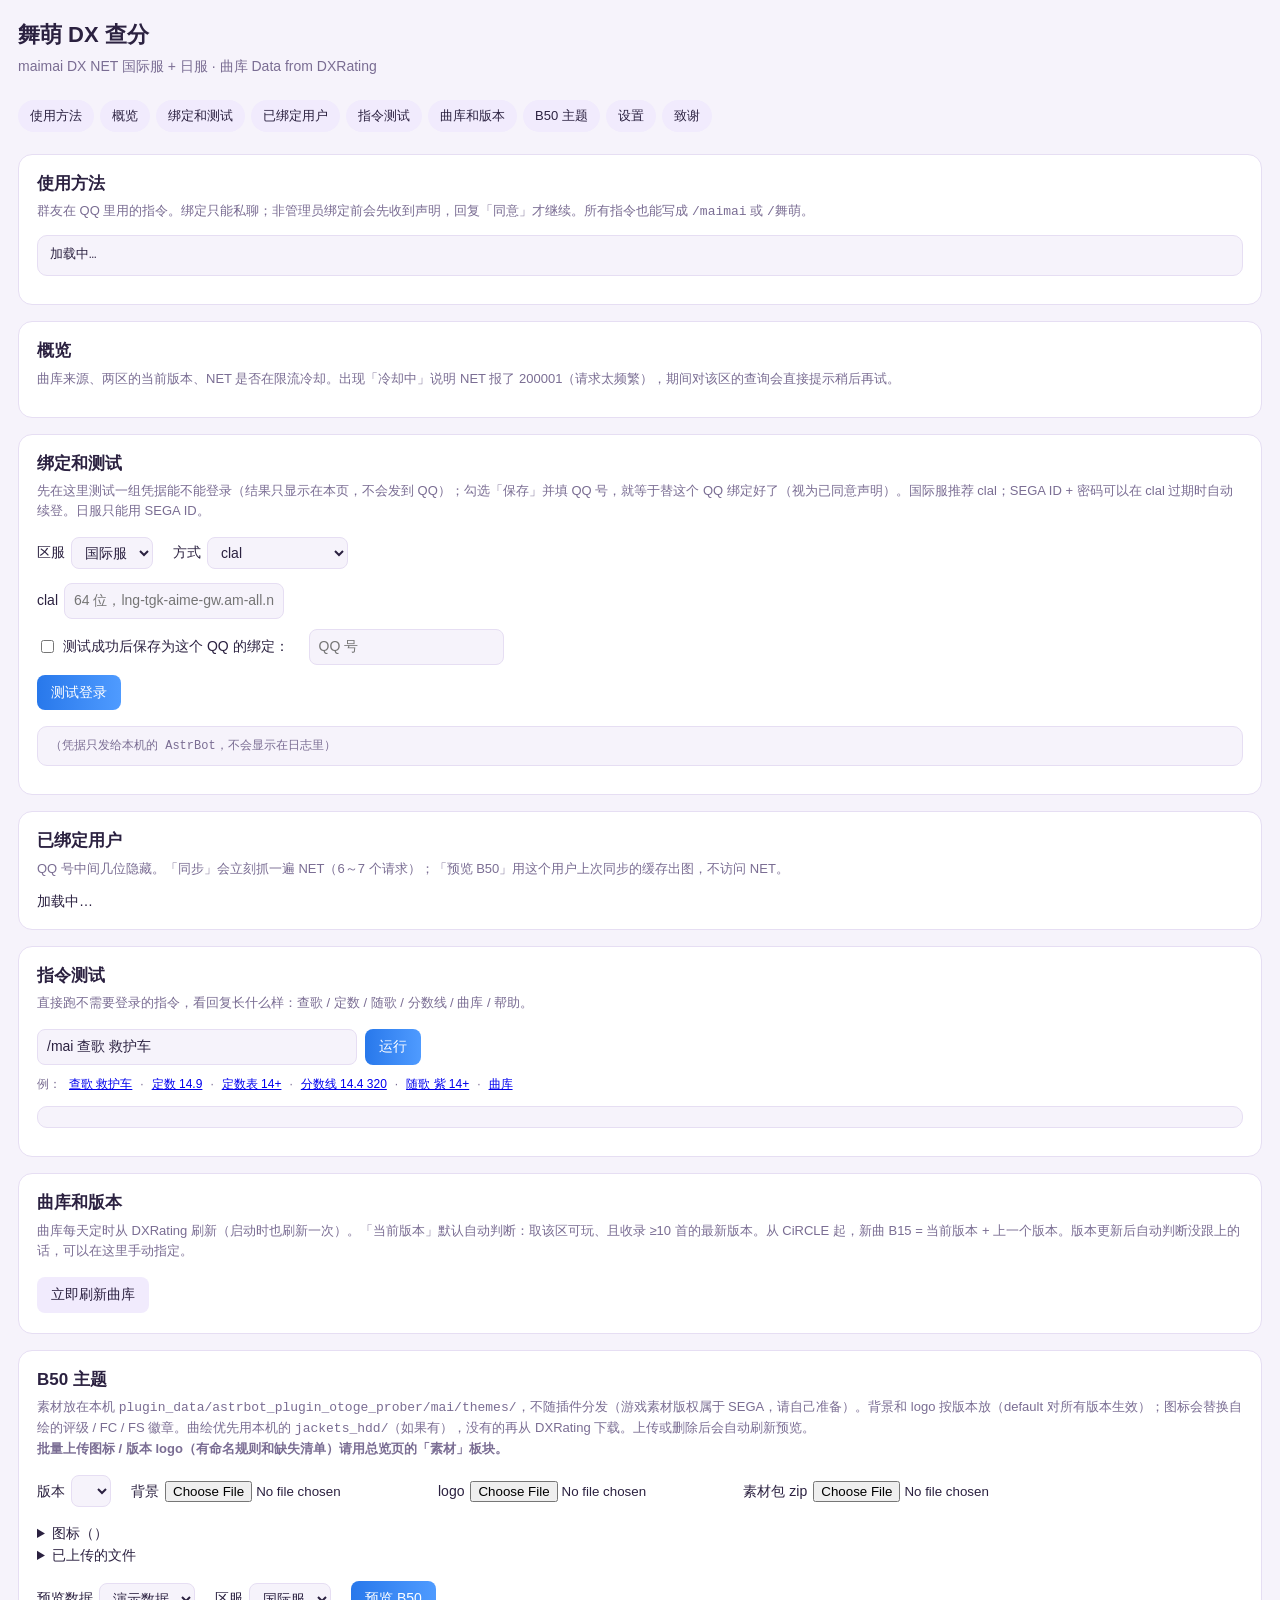
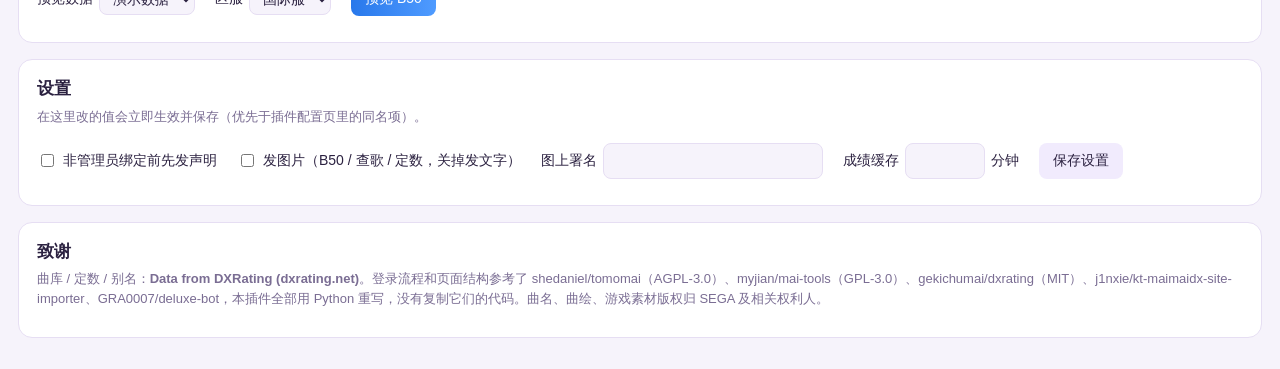
==== views/mai/index.html @ 460267a2 "音游查分 Otoge Prober 2.0.0 舞萌 DX / 中二节奏（国际服、日服、国服、私服）和音击（AquaDX）查分的 AstrBot 插件。 更新记录见 CHANGELOG.md。  Co" ====
<!DOCTYPE html>
<html lang="zh-CN">
<head>
<script src="/api/plugin/page/bridge-sdk.js"></script>
<meta charset="utf-8">
<meta name="viewport" content="width=device-width, initial-scale=1">
<title>舞萌查分管理</title>
<style>
  :root {
    --bg: #f6f3fb; --card: #ffffff; --ink: #2b2140; --sub: #7a6d93; --line: #e6def3;
    --accent: #2878eb; --accent2: #4f9bff; --ok: #16a34a; --warn: #d97706; --bad: #dc2626; --chip: #f1ebfd;
  }
  html[data-theme="dark"] {
    --bg: #17141f; --card: #221d2e; --ink: #ece6f7; --sub: #a99cc2; --line: #362d48;
    --accent: #5a9bff; --accent2: #7fb3ff; --chip: #2e2640;
  }
  * { box-sizing: border-box; }
  body { margin: 0; padding: 18px; background: var(--bg); color: var(--ink);
         font: 14px/1.55 -apple-system, "Segoe UI", "Microsoft YaHei", "PingFang SC", sans-serif; }
  h1 { margin: 0 0 4px; font-size: 22px; }
  h1 small { font-size: 13px; color: var(--sub); font-weight: normal; margin-left: 8px; }
  .lead { color: var(--sub); margin: 0 0 16px; }
  nav { display: flex; flex-wrap: wrap; gap: 6px; margin-bottom: 16px; position: sticky; top: 0; z-index: 5;
        background: var(--bg); padding: 6px 0; }
  nav a { padding: 6px 12px; border-radius: 999px; background: var(--chip); color: var(--ink); text-decoration: none; font-size: 13px; }
  nav a:hover { background: var(--accent); color: #fff; }
  section { background: var(--card); border: 1px solid var(--line); border-radius: 14px; padding: 16px 18px; margin-bottom: 16px; }
  section h2 { margin: 0 0 4px; font-size: 17px; }
  .desc { color: var(--sub); font-size: 13px; margin: 0 0 12px; }
  .grid { display: grid; grid-template-columns: repeat(auto-fill, minmax(230px, 1fr)); gap: 12px; }
  .stat { border: 1px solid var(--line); border-radius: 12px; padding: 10px 12px; }
  .stat .k { color: var(--sub); font-size: 12px; }
  .stat .v { font-size: 20px; font-weight: 700; }
  .stat .s { color: var(--sub); font-size: 12px; word-break: break-all; }
  label { display: inline-flex; align-items: center; gap: 6px; margin: 4px 12px 4px 0; }
  input[type=text], input[type=password], input[type=number], select, textarea {
    background: var(--bg); color: var(--ink); border: 1px solid var(--line); border-radius: 8px; padding: 6px 9px; font: inherit; }
  input[type=text], input[type=password] { min-width: 220px; }
  textarea { width: 100%; min-height: 70px; }
  button { background: linear-gradient(90deg, var(--accent), var(--accent2)); color: #fff; border: 0; border-radius: 8px;
           padding: 7px 14px; font: inherit; cursor: pointer; margin: 4px 6px 4px 0; }
  button.ghost { background: var(--chip); color: var(--ink); }
  button.danger { background: var(--bad); }
  button:disabled { opacity: .5; cursor: wait; }
  pre { background: var(--bg); border: 1px solid var(--line); border-radius: 10px; padding: 10px 12px; white-space: pre-wrap;
        word-break: break-word; max-height: 420px; overflow: auto; font: 12.5px/1.5 Consolas, "Cascadia Mono", monospace; }
  table { width: 100%; border-collapse: collapse; font-size: 13px; }
  th, td { border-bottom: 1px solid var(--line); padding: 7px 6px; text-align: left; vertical-align: top; }
  th { color: var(--sub); font-weight: 600; }
  .pill { display: inline-block; padding: 1px 8px; border-radius: 999px; background: var(--chip); font-size: 12px; margin-right: 4px; }
  .ok { color: var(--ok); } .warn { color: var(--warn); } .bad { color: var(--bad); }
  .row { display: flex; flex-wrap: wrap; align-items: center; gap: 4px 8px; margin: 6px 0; }
  .icons { display: grid; grid-template-columns: repeat(auto-fill, minmax(150px, 1fr)); gap: 8px; }
  .icon { border: 1px dashed var(--line); border-radius: 10px; padding: 8px; font-size: 12px; }
  .icon b { display: block; }
  #preview img { max-width: 100%; border-radius: 10px; border: 1px solid var(--line); margin-top: 8px; }
  .toast { position: fixed; right: 18px; top: 18px; background: var(--ink); color: var(--bg); padding: 9px 14px;
           border-radius: 10px; opacity: 0; transition: opacity .2s; max-width: 70%; z-index: 9; }
  .toast.show { opacity: .95; }
  .hint { color: var(--sub); font-size: 12px; }
</style>
</head>
<body>
<h1>舞萌 DX 查分 <small id="ver"></small></h1>
<p class="lead">maimai DX NET 国际服 + 日服 · 曲库 Data from DXRating</p>
<nav>
  <a href="#s-usage">使用方法</a><a href="#s-overview">概览</a><a href="#s-bind">绑定和测试</a>
  <a href="#s-users">已绑定用户</a><a href="#s-cmd">指令测试</a><a href="#s-catalog">曲库和版本</a>
  <a href="#s-theme">B50 主题</a><a href="#s-settings">设置</a><a href="#s-credits">致谢</a>
</nav>

<section id="s-usage">
  <h2>使用方法</h2>
  <p class="desc">群友在 QQ 里用的指令。绑定只能私聊；非管理员绑定前会先收到声明，回复「同意」才继续。所有指令也能写成 <code>/maimai</code> 或 <code>/舞萌</code>。</p>
  <pre id="help">加载中…</pre>
</section>

<section id="s-overview">
  <h2>概览</h2>
  <p class="desc">曲库来源、两区的当前版本、NET 是否在限流冷却。出现「冷却中」说明 NET 报了 200001（请求太频繁），期间对该区的查询会直接提示稍后再试。</p>
  <div class="grid" id="overview"></div>
</section>

<section id="s-bind">
  <h2>绑定和测试</h2>
  <p class="desc">先在这里测试一组凭据能不能登录（结果只显示在本页，不会发到 QQ）；勾选「保存」并填 QQ 号，就等于替这个 QQ 绑定好了（视为已同意声明）。国际服推荐 clal；SEGA ID + 密码可以在 clal 过期时自动续登。日服只能用 SEGA ID。</p>
  <div class="row">
    <label>区服 <select id="b-region"><option value="intl">国际服</option><option value="jp">日服</option></select></label>
    <label>方式 <select id="b-method"><option value="clal">clal</option><option value="sega">SEGA ID + 密码</option></select></label>
  </div>
  <div class="row" id="b-clal-row"><label>clal <input type="password" id="b-clal" autocomplete="off" placeholder="64 位，lng-tgk-aime-gw.am-all.net 的 Cookie"></label></div>
  <div class="row" id="b-sega-row" style="display:none">
    <label>SEGA ID <input type="text" id="b-sega" autocomplete="off"></label>
    <label>密码 <input type="password" id="b-pw" autocomplete="new-password"></label>
    <label>Aime 卡序号 <input type="number" id="b-aime" value="0" min="0" max="9" style="width:60px"></label>
  </div>
  <div class="row">
    <label><input type="checkbox" id="b-save"> 测试成功后保存为这个 QQ 的绑定：</label>
    <input type="text" id="b-uid" placeholder="QQ 号" style="min-width:140px">
  </div>
  <button id="b-go">测试登录</button>
  <pre id="b-out" class="hint">（凭据只发给本机的 AstrBot，不会显示在日志里）</pre>
</section>

<section id="s-users">
  <h2>已绑定用户</h2>
  <p class="desc">QQ 号中间几位隐藏。「同步」会立刻抓一遍 NET（6～7 个请求）；「预览 B50」用这个用户上次同步的缓存出图，不访问 NET。</p>
  <div id="users">加载中…</div>
  <pre id="u-out" style="display:none"></pre>
</section>

<section id="s-cmd">
  <h2>指令测试</h2>
  <p class="desc">直接跑不需要登录的指令，看回复长什么样：查歌 / 定数 / 随歌 / 分数线 / 曲库 / 帮助。</p>
  <div class="row"><input type="text" id="c-line" value="/mai 查歌 救护车" style="min-width:320px"><button id="c-go">运行</button></div>
  <div class="row hint">例：<a href="#" data-cmd="/mai 查歌 救护车">查歌 救护车</a> · <a href="#" data-cmd="/mai 定数 14.9">定数 14.9</a> · <a href="#" data-cmd="/mai 定数表 14+">定数表 14+</a> · <a href="#" data-cmd="/mai 分数线 14.4 320">分数线 14.4 320</a> · <a href="#" data-cmd="/mai 随歌 紫 14+">随歌 紫 14+</a> · <a href="#" data-cmd="/mai 曲库">曲库</a></div>
  <pre id="c-out"></pre>
  <div id="c-img"></div>
</section>

<section id="s-catalog">
  <h2>曲库和版本</h2>
  <p class="desc">曲库每天定时从 DXRating 刷新（启动时也刷新一次）。「当前版本」默认自动判断：取该区可玩、且收录 ≥10 首的最新版本。从 CiRCLE 起，新曲 B15 = 当前版本 + 上一个版本。版本更新后自动判断没跟上的话，可以在这里手动指定。</p>
  <div id="versions"></div>
  <button id="cat-refresh" class="ghost">立即刷新曲库</button>
  <pre id="cat-out" style="display:none"></pre>
</section>

<section id="s-theme">
  <h2>B50 主题</h2>
  <p class="desc">素材放在本机 <code>plugin_data/astrbot_plugin_otoge_prober/mai/themes/</code>，不随插件分发（游戏素材版权属于 SEGA，请自己准备）。背景和 logo 按版本放（default 对所有版本生效）；图标会替换自绘的评级 / FC / FS 徽章。曲绘优先用本机的 <code>jackets_hdd/</code>（如果有），没有的再从 DXRating 下载。上传或删除后会自动刷新预览。<br><b>批量上传图标 / 版本 logo（有命名规则和缺失清单）请用总览页的「素材」板块。</b></p>
  <div class="row">
    <label>版本 <select id="t-version"></select></label>
    <label>背景 <input type="file" id="t-bg" accept="image/png,image/jpeg"></label>
    <label>logo <input type="file" id="t-logo" accept="image/png,image/jpeg"></label>
    <label>素材包 zip <input type="file" id="t-pack" accept=".zip,application/zip"></label>
  </div>
  <div class="row hint" id="t-jackets"></div>
  <details><summary>图标（<span id="t-icon-count"></span>）</summary><div class="icons" id="t-icons"></div></details>
  <details><summary>已上传的文件</summary><div id="t-files"></div></details>
  <div class="row" style="margin-top:10px">
    <label>预览数据 <select id="p-src"><option value="">演示数据</option></select></label>
    <label>区服 <select id="p-region"><option value="intl">国际服</option><option value="jp">日服</option></select></label>
    <button id="p-go">预览 B50</button><span class="hint" id="p-info"></span>
  </div>
  <div id="preview"></div>
</section>

<section id="s-settings">
  <h2>设置</h2>
  <p class="desc">在这里改的值会立即生效并保存（优先于插件配置页里的同名项）。</p>
  <div class="row">
    <label><input type="checkbox" id="st-consent"> 非管理员绑定前先发声明</label>
    <label><input type="checkbox" id="st-image"> 发图片（B50 / 查歌 / 定数，关掉发文字）</label>
    <label>图上署名 <input type="text" id="st-bot" maxlength="32" style="width:120px"></label>
    <label>成绩缓存 <input type="number" id="st-cache" min="0" max="1440" style="width:80px"> 分钟</label>
    <button id="st-save" class="ghost">保存设置</button>
  </div>
</section>

<section id="s-credits">
  <h2>致谢</h2>
  <p class="desc">曲库 / 定数 / 别名：<b>Data from DXRating (dxrating.net)</b>。登录流程和页面结构参考了 shedaniel/tomomai（AGPL-3.0）、myjian/mai-tools（GPL-3.0）、gekichumai/dxrating（MIT）、j1nxie/kt-maimaidx-site-importer、GRA0007/deluxe-bot，本插件全部用 Python 重写，没有复制它们的代码。曲名、曲绘、游戏素材版权归 SEGA 及相关权利人。</p>
</section>

<div class="toast" id="toast"></div>
<script>
window.addEventListener("error", (e) => { const h = document.getElementById("help"); if (h) h.textContent = "页面出错：" + (e.message || e); });
window.addEventListener("unhandledrejection", (e) => { const h = document.getElementById("help"); if (h && h.textContent.startsWith("加载中")) h.textContent = "加载失败：" + ((e.reason && e.reason.message) || e.reason); });
(async () => {
  for (let i = 0; i < 100 && !window.AstrBotPluginView; i++) await new Promise((r) => setTimeout(r, 50));
  const B = window.AstrBotPluginView;
  if (!B) { document.getElementById("help").textContent = "加载失败：没有找到 AstrBot 插件页接口（请在 AstrBot WebUI 的插件页里打开）"; return; }
  const $ = (id) => document.getElementById(id);
  const toast = (msg, bad) => { const t = $("toast"); t.textContent = msg; t.style.background = bad ? "#dc2626" : "";
    t.classList.add("show"); clearTimeout(t._h); t._h = setTimeout(() => t.classList.remove("show"), 3200); };
  const esc = (s) => String(s ?? "").replace(/[&<>"]/g, (c) => ({"&":"&amp;","<":"&lt;",">":"&gt;",'"':"&quot;"}[c]));
  const when = (ts) => ts ? new Date(ts * 1000).toLocaleString() : "—";
  async function call(kind, ep, body, btn) {
    if (btn) btn.disabled = true;
    try { return kind === "get" ? await B.apiGet("mai/" + ep, body || {}) : await B.apiPost("mai/" + ep, body || {}); }
    catch (e) { toast(e.message || String(e), true); throw e; }
    finally { if (btn) btn.disabled = false; }
  }
  await B.ready();
  let S = null;

  async function load() {
    try { S = await call("get", "status"); }
    catch (e) { $("help").textContent = "读取状态失败：" + (e.message || e); throw e; }
    $("ver").textContent = "v" + S.version;
    $("help").textContent = S.help;
    const c = S.catalog, locks = Object.entries(S.locks || {});
    $("overview").innerHTML = `
      <div class="stat"><div class="k">曲库</div><div class="v">${c.songs} 首</div>
        <div class="s">${c.charts} 张谱面 · 来源 ${esc(c.source)}<br>数据日期 ${esc((c.updated_at||"").slice(0,10))}
        ${c.last_error ? `<br><span class="bad">上次刷新失败：${esc(c.last_error.slice(0,160))}</span>` : ""}</div></div>
      ${Object.entries(S.regions).map(([r, v]) => `
      <div class="stat"><div class="k">${esc(v.name)} 当前版本</div><div class="v">${esc(v.current)}</div>
        <div class="s">新曲 = ${v.new_versions.map(esc).join(" + ")}${v.override !== "auto" ? ` · <span class="warn">手动指定</span>` : " · 自动"}</div></div>`).join("")}
      <div class="stat"><div class="k">NET 限流</div><div class="v ${locks.length ? "bad" : "ok"}">${locks.length ? "冷却中" : "正常"}</div>
        <div class="s">${locks.map(([h, s]) => `${esc(h)} 还剩 ${s}s`).join("<br>") || "没有触发 200001"}</div></div>
      <div class="stat"><div class="k">已绑定用户</div><div class="v">${S.users.length}</div>
        <div class="s">${S.users.filter(u => u.public).length} 人允许他人查询</div></div>`;
    $("versions").innerHTML = Object.entries(S.regions).map(([r, v]) => `
      <div class="row"><b style="width:70px">${esc(v.name)}</b>
        <select data-region="${r}" class="ver-sel"><option value="auto">自动（${esc(v.detected)}）</option>
        ${S.versions.slice().reverse().map(x => `<option ${v.override === x ? "selected" : ""}>${esc(x)}</option>`).join("")}</select>
        <span class="hint">新曲：${v.new_versions.map(esc).join(" + ")}</span></div>`).join("");
    document.querySelectorAll(".ver-sel").forEach(sel => sel.onchange = async () => {
      const r = await call("post", "catalog/version", {region: sel.dataset.region, version: sel.value});
      toast(`已设为 ${r.current}，新曲 = ${r.new_versions.join(" + ")}`); load();
    });
    renderUsers();
    $("st-consent").checked = S.settings.require_consent;
    $("st-image").checked = S.settings.b50_image;
    $("st-cache").value = S.settings.cache_minutes;
    $("st-bot").value = S.settings.bot_name || "yume";
    const psrc = $("p-src"), keep = psrc.value;
    psrc.innerHTML = `<option value="">演示数据</option>` + S.users.map(u => `<option value="${esc(u.uid)}">${esc(u.uid_masked)}</option>`).join("");
    psrc.value = keep;
  }

  function renderUsers() {
    if (!S.users.length) { $("users").innerHTML = `<p class="hint">还没有人绑定。</p>`; return; }
    const rows = [];
    for (const u of S.users) for (const [r, v] of Object.entries(u.regions)) rows.push(`
      <tr><td>${esc(u.uid_masked)}${u.default === r ? ' <span class="pill">默认</span>' : ""}${u.public ? ' <span class="pill">公开</span>' : ""}</td>
      <td>${r === "intl" ? "国际服" : "日服"}<br><span class="hint">${esc(v.method)}</span></td>
      <td>${esc(v.name || "—")}<br><span class="hint">Rating ${v.rating ?? "—"}</span></td>
      <td>${when(v.bound_at)}<br><span class="hint">同步 ${when(v.synced_at)}</span></td>
      <td><button class="ghost" data-act="sync" data-uid="${esc(u.uid)}" data-r="${r}">同步</button>
          <button class="ghost" data-act="prev" data-uid="${esc(u.uid)}" data-r="${r}">预览 B50</button>
          <button class="danger" data-act="unbind" data-uid="${esc(u.uid)}" data-r="${r}">解绑</button></td></tr>`);
    $("users").innerHTML = `<table><tr><th>QQ</th><th>区服</th><th>NET 名字</th><th>绑定 / 同步</th><th></th></tr>${rows.join("")}</table>`;
    $("users").querySelectorAll("button").forEach(b => b.onclick = async () => {
      const {act, uid, r} = b.dataset;
      if (act === "sync") {
        const res = await call("post", "user/sync", {uid, region: r}, b);
        $("u-out").style.display = "block";
        $("u-out").textContent = res.ok ? `同步完成：${res.scores} 条成绩，NET ${res.net_rating}，计算值 ${res.calc}\n\n${res.text}` : res.error;
        load();
      } else if (act === "prev") {
        $("p-src").value = uid; $("p-region").value = r; preview(); location.hash = "#s-theme";
      } else if (act === "unbind") {
        if (!confirm("确定删除这个用户在该区服的凭据和成绩缓存？")) return;
        await call("post", "user/unbind", {uid, region: r}, b); toast("已解绑"); load();
      }
    });
  }

  // binding test
  $("b-method").onchange = () => {
    const sega = $("b-method").value === "sega";
    $("b-clal-row").style.display = sega ? "none" : ""; $("b-sega-row").style.display = sega ? "" : "none";
  };
  $("b-region").onchange = () => { if ($("b-region").value === "jp") { $("b-method").value = "sega"; $("b-method").onchange(); } };
  $("b-go").onclick = async () => {
    const sega = $("b-method").value === "sega";
    const body = {region: $("b-region").value, save: $("b-save").checked, uid: $("b-uid").value.trim()};
    if (sega) { body.sega_id = $("b-sega").value.trim(); body.password = $("b-pw").value; body.aime_idx = $("b-aime").value; }
    else body.clal = $("b-clal").value.trim();
    $("b-out").textContent = "登录中…（NET 慢的时候要十几秒）";
    const r = await call("post", "bind/test", body, $("b-go"));
    $("b-pw").value = "";
    if (!r.ok) { $("b-out").textContent = "✗ " + r.error; return; }
    const p = r.profile;
    $("b-out").textContent = `✓ 登录成功：${p.name}  Rating ${p.rating}\n称号：${p.title || "—"}\n本版本 ${p.play_count_version ?? "—"} 次 / 累计 ${p.play_count_total ?? "—"} 次` +
      (r.saved ? `\n\n已保存为 QQ ${body.uid} 的${body.region === "jp" ? "日服" : "国际服"}绑定` : "");
    if (r.saved) { $("b-clal").value = ""; load(); }
  };

  // command test
  const runCmd = async () => {
    const r = await call("post", "command/test", {line: $("c-line").value}, $("c-go"));
    $("c-out").textContent = r.text || (r.image ? "（图片回复，见下方）" : "");
    $("c-img").innerHTML = r.image ? `<img src="${r.image}" alt="reply" style="max-width:100%;border-radius:12px">` : "";
  };
  $("c-go").onclick = runCmd;
  $("c-line").onkeydown = (e) => { if (e.key === "Enter") runCmd(); };
  document.querySelectorAll("[data-cmd]").forEach(a => a.onclick = (e) => { e.preventDefault(); $("c-line").value = a.dataset.cmd; runCmd(); });

  // catalog
  $("cat-refresh").onclick = async () => {
    const r = await call("post", "catalog/refresh", {}, $("cat-refresh"));
    $("cat-out").style.display = "block";
    $("cat-out").textContent = r.ok ? `已刷新：${r.stats.songs} 首 / ${r.stats.charts} 张（${r.source}）` : `刷新失败，继续用旧曲库：\n${r.error}`;
    load();
  };

  // theme
  async function loadTheme() {
    const t = await call("get", "theme/list");
    const vs = $("t-version"), keep = vs.value;
    vs.innerHTML = `<option value="default">default（所有版本）</option>` + t.versions.slice().reverse().map(v => `<option>${esc(v)}</option>`).join("");
    if (keep) vs.value = keep;
    $("t-jackets").textContent = `曲绘缓存：本机素材 ${t.jackets_hdd} 张 · 从 DXRating 下载 ${t.jackets_cdn} 张`;
    const have = Object.values(t.icons).filter(Boolean).length;
    $("t-icon-count").textContent = `已放 ${have} / ${Object.keys(t.icons).length}，没放的用自绘徽章`;
    $("t-icons").innerHTML = Object.entries(t.icons).map(([n, ok]) => `
      <div class="icon"><b>${esc(n)}</b><span class="${ok ? "ok" : "hint"}">${ok ? "已上传" : "自绘"}</span><br>
      <input type="file" accept="image/png" data-icon="${esc(n)}"></div>`).join("");
    $("t-icons").querySelectorAll("input[type=file]").forEach(inp => inp.onchange = () => upload("icon", inp.dataset.icon, inp));
    $("t-files").innerHTML = t.files.length ? `<table>${t.files.map(f => `<tr><td>${esc(f.path)}</td><td>${(f.size/1024).toFixed(0)} KB</td>
      <td><button class="danger" data-del="${esc(f.path)}">删除</button></td></tr>`).join("")}</table>` : `<p class="hint">还没有上传任何素材。</p>`;
    $("t-files").querySelectorAll("[data-del]").forEach(b => b.onclick = async () => {
      if (!confirm("删除 " + b.dataset.del + "？")) return;
      await call("post", "theme/delete", {path: b.dataset.del}, b); toast("已删除"); loadTheme(); preview();
    });
  }
  async function upload(kind, target, input) {
    const f = input.files[0]; if (!f) return;
    try { const r = await B.upload(`mai/theme/upload/${kind}/${target}`, f); toast(`已保存 ${r.saved}（${r.size.join("×")}）`); }
    catch (e) { toast(e.message || String(e), true); }
    input.value = ""; loadTheme(); preview();
  }
  $("t-bg").onchange = () => upload("bg", $("t-version").value, $("t-bg"));
  $("t-logo").onchange = () => upload("logo", $("t-version").value, $("t-logo"));
  $("t-pack").onchange = () => upload("pack", "zip", $("t-pack"));
  async function preview() {
    $("p-info").textContent = "出图中…（第一次要下载曲绘，可能要十几秒）";
    const r = await call("get", "b50/preview", {uid: $("p-src").value, region: $("p-region").value, scale: 0.5}, $("p-go"));
    $("p-info").textContent = `${r.source} · 合计 ${r.total} · ${r.ms} ms`;
    $("preview").innerHTML = `<img src="${r.image}" alt="B50 preview">`;
  }
  $("p-go").onclick = preview;

  // settings
  $("st-save").onclick = async () => {
    await call("post", "settings", {require_consent: $("st-consent").checked, b50_image: $("st-image").checked,
                                    cache_minutes: Number($("st-cache").value), bot_name: $("st-bot").value}, $("st-save"));
    toast("已保存"); load();
  };

  await load();
  await loadTheme();
})();
</script>
</body>
</html>
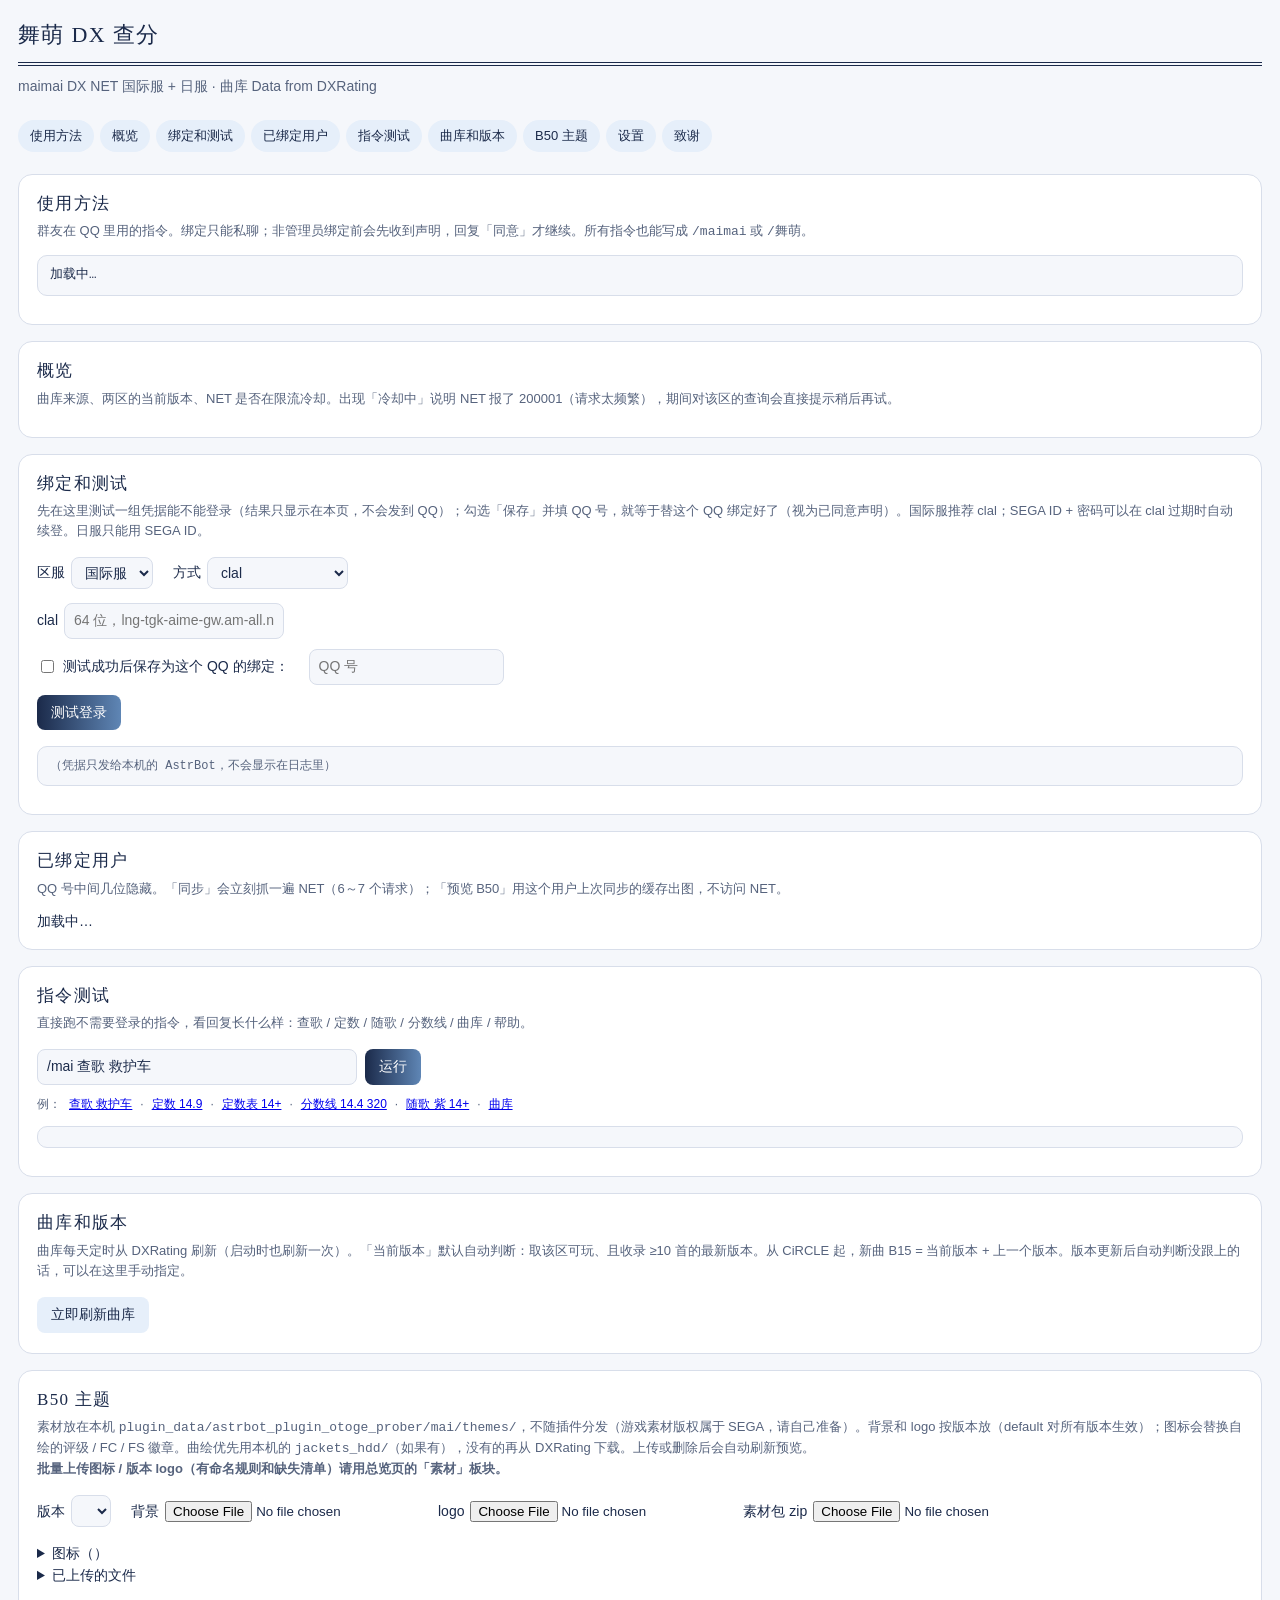
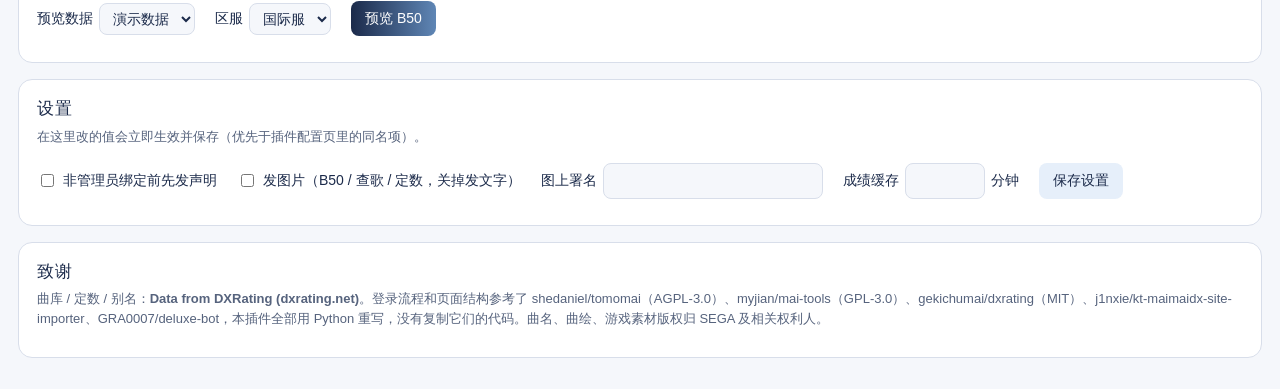
==== commit 6b1bbe9b: "v2.4.5：传分网站、SDVX、音击官服、新版成绩图 / 帮助图 / 网页，README 重写 2.0.0 之后的全部更新，逐版说明见 CHANGELOG.md。 - 新：SDVX（手动传分 + V" ====
--- a/views/mai/index.html
+++ b/views/mai/index.html
@@ -7,12 +7,12 @@
 <title>舞萌查分管理</title>
 <style>
   :root {
-    --bg: #f6f3fb; --card: #ffffff; --ink: #2b2140; --sub: #7a6d93; --line: #e6def3;
-    --accent: #2878eb; --accent2: #4f9bff; --ok: #16a34a; --warn: #d97706; --bad: #dc2626; --chip: #f1ebfd;
+    --bg: #f5f7fb; --card: #ffffff; --ink: #1b2a4a; --sub: #56637d; --line: #d8deea;
+    --accent: #1b2a4a; --accent2: #5f86b5; --ok: #16a34a; --warn: #d97706; --bad: #dc2626; --chip: #e6effa;
   }
   html[data-theme="dark"] {
-    --bg: #17141f; --card: #221d2e; --ink: #ece6f7; --sub: #a99cc2; --line: #362d48;
-    --accent: #5a9bff; --accent2: #7fb3ff; --chip: #2e2640;
+    --bg: #0f1626; --card: #162036; --ink: #eef2f9; --sub: #9aa6bd; --line: #27324b;
+    --accent: #5f86b5; --accent2: #8fb2d9; --chip: #1a2640;
   }
   * { box-sizing: border-box; }
   body { margin: 0; padding: 18px; background: var(--bg); color: var(--ink);
@@ -58,6 +58,30 @@
            border-radius: 10px; opacity: 0; transition: opacity .2s; max-width: 70%; z-index: 9; }
   .toast.show { opacity: .95; }
   .hint { color: var(--sub); font-size: 12px; }
+
+  /* ---- v2.3.9：和绑定网站一套的白 / 藏青 / 雾蓝，加一点动效 ---- */
+  h1 { font-family: "Songti SC", "Noto Serif CJK SC", "Source Han Serif SC", STSong, SimSun, serif; font-weight: 500; letter-spacing: .06em;
+       padding-bottom: 10px; border-bottom: 4px double var(--ink); margin-bottom: 10px; }
+  section { animation: wRise .45s cubic-bezier(.2, .7, .2, 1) both; transition: border-color .2s, box-shadow .2s; }
+  section:nth-of-type(2) { animation-delay: .05s; } section:nth-of-type(3) { animation-delay: .1s; }
+  section:nth-of-type(4) { animation-delay: .15s; } section:nth-of-type(n+5) { animation-delay: .2s; }
+  section:hover { border-color: var(--accent2); box-shadow: 0 8px 22px -16px rgba(27, 42, 74, .55); }
+  section h2 { font-family: "Songti SC", "Noto Serif CJK SC", "Source Han Serif SC", STSong, SimSun, serif; font-weight: 500; letter-spacing: .08em; }
+  button { transition: transform .12s, filter .15s, box-shadow .15s, background .15s; }
+  button:hover:not(:disabled) { filter: brightness(1.1); box-shadow: 0 3px 10px -4px rgba(27, 42, 74, .5); }
+  button:active:not(:disabled) { transform: scale(.96); }
+  nav a { transition: background .15s, color .15s, transform .12s; }
+  nav a:active { transform: scale(.95); }
+  .stat { transition: transform .16s, box-shadow .16s, border-color .16s; }
+  .stat:hover { transform: translateY(-2px); box-shadow: 0 8px 18px -12px rgba(27, 42, 74, .6); }
+  input:focus, select:focus, textarea:focus { outline: none; border-color: var(--accent2); box-shadow: 0 0 0 3px rgba(143, 178, 217, .35); }
+  input, select, textarea { transition: border-color .15s, box-shadow .15s; }
+  .toast { transform: translateY(-8px); transition: opacity .2s, transform .2s; }
+  .toast.show { transform: none; }
+  tbody tr { transition: background .12s; }
+  tbody tr:hover { background: var(--chip); }
+  @keyframes wRise { from { opacity: 0; transform: translateY(12px); } to { opacity: 1; transform: none; } }
+  @media (prefers-reduced-motion: reduce) { *, *::before, *::after { animation: none !important; transition: none !important; } }
 </style>
 </head>
 <body>
